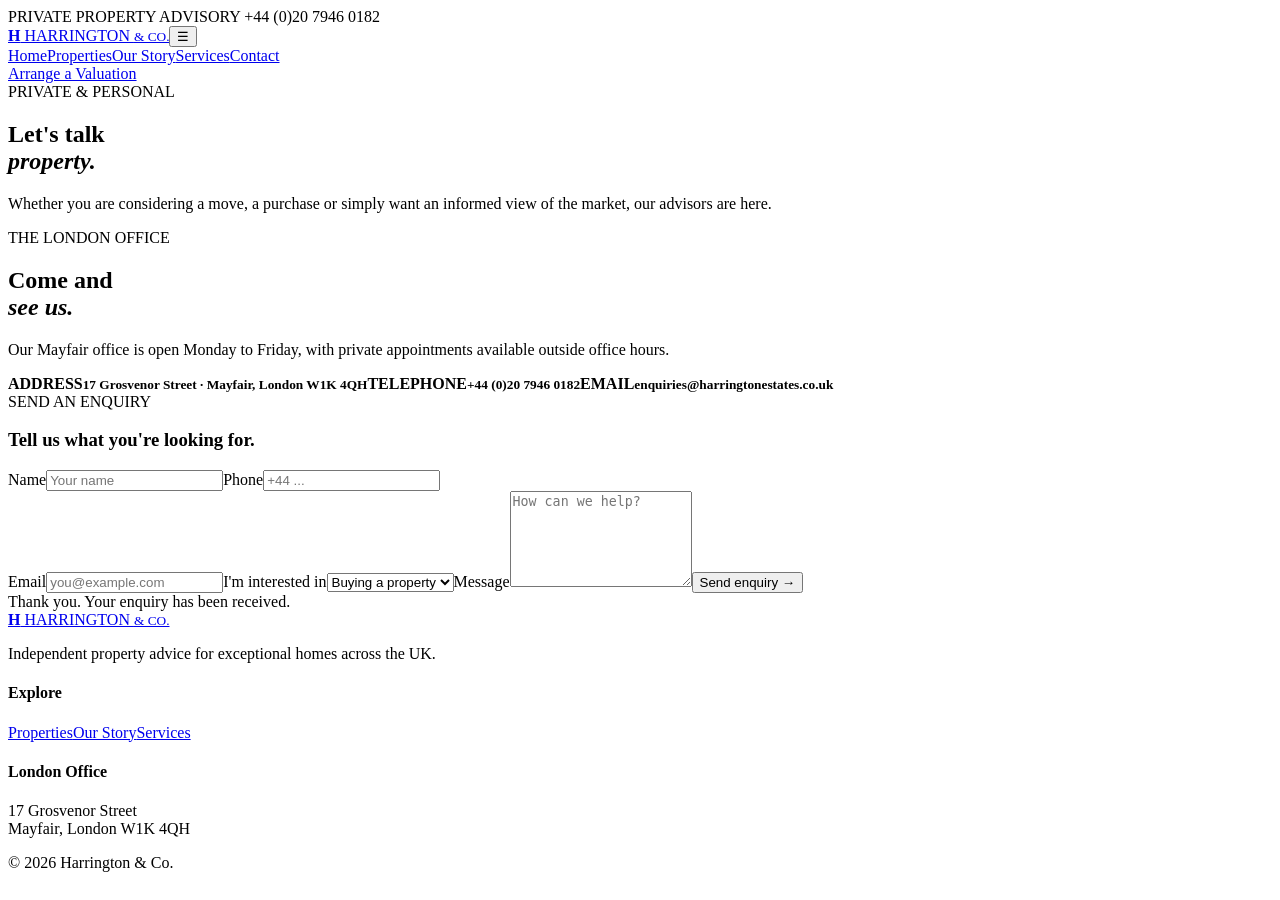
==== contact.html @ 805ea757 "Add files via upload" ====
<!doctype html><html lang="en"><head><meta charset="utf-8"><meta name="viewport" content="width=device-width,initial-scale=1"><title>Contact | Harrington & Co.</title><link href="https://fonts.googleapis.com/css2?family=DM+Sans:wght@400;500;600;700&family=Playfair+Display:ital,wght@0,500;0,600;1,500;1,600&display=swap" rel="stylesheet"><link rel="stylesheet" href="css/style.css"></head><body><div class="top">PRIVATE PROPERTY ADVISORY <span>+44 (0)20 7946 0182</span></div><header><div class="wrap nav"><a class="logo" href="index.html"><b>H</b> HARRINGTON <small>& CO.</small></a><button class="menu">☰</button><nav><a href="index.html">Home</a><a href="properties.html">Properties</a><a href="index.html#story">Our Story</a><a href="index.html#services">Services</a><a class="active" href="contact.html">Contact</a></nav><a class="outline" href="contact.html">Arrange a Valuation</a></div></header><main><section class="contact-hero"><div class="wrap"><div class="kicker">PRIVATE & PERSONAL</div><h1>Let's talk<br><i>property.</i></h1><p>Whether you are considering a move, a purchase or simply want an informed view of the market, our advisors are here.</p></div></section><section class="section"><div class="wrap contact"><div><div class="kicker dark">THE LONDON OFFICE</div><h2>Come and<br><i>see us.</i></h2><p class="body">Our Mayfair office is open Monday to Friday, with private appointments available outside office hours.</p><div class="contact-lines"><b>ADDRESS<small>17 Grosvenor Street · Mayfair, London W1K 4QH</small></b><b>TELEPHONE<small>+44 (0)20 7946 0182</small></b><b>EMAIL<small>enquiries@harringtonestates.co.uk</small></b></div></div><form class="form" onsubmit="submitForm(event)"><div class="kicker dark">SEND AN ENQUIRY</div><h3>Tell us what you're looking for.</h3><div class="two"><label>Name<input required placeholder="Your name"></label><label>Phone<input required placeholder="+44 ..."></label></div><label>Email<input required type="email" placeholder="you@example.com"></label><label>I'm interested in<select><option>Buying a property</option><option>Selling a property</option><option>Private valuation</option><option>Investment</option></select></label><label>Message<textarea rows="6" placeholder="How can we help?"></textarea></label><button class="gold">Send enquiry →</button><div id="success" class="success hidden">Thank you. Your enquiry has been received.</div></form></div></section></main><footer><div class="wrap foot"><div><a class="logo light" href="index.html"><b>H</b> HARRINGTON <small>& CO.</small></a><p>Independent property advice for exceptional homes across the UK.</p></div><div><h4>Explore</h4><a href="properties.html">Properties</a><a href="index.html#story">Our Story</a><a href="index.html#services">Services</a></div><div><h4>London Office</h4><p>17 Grosvenor Street<br>Mayfair, London W1K 4QH</p></div></div><div class="wrap copy">© 2026 Harrington & Co.</div></footer><script src="js/script.js"></script></body></html>
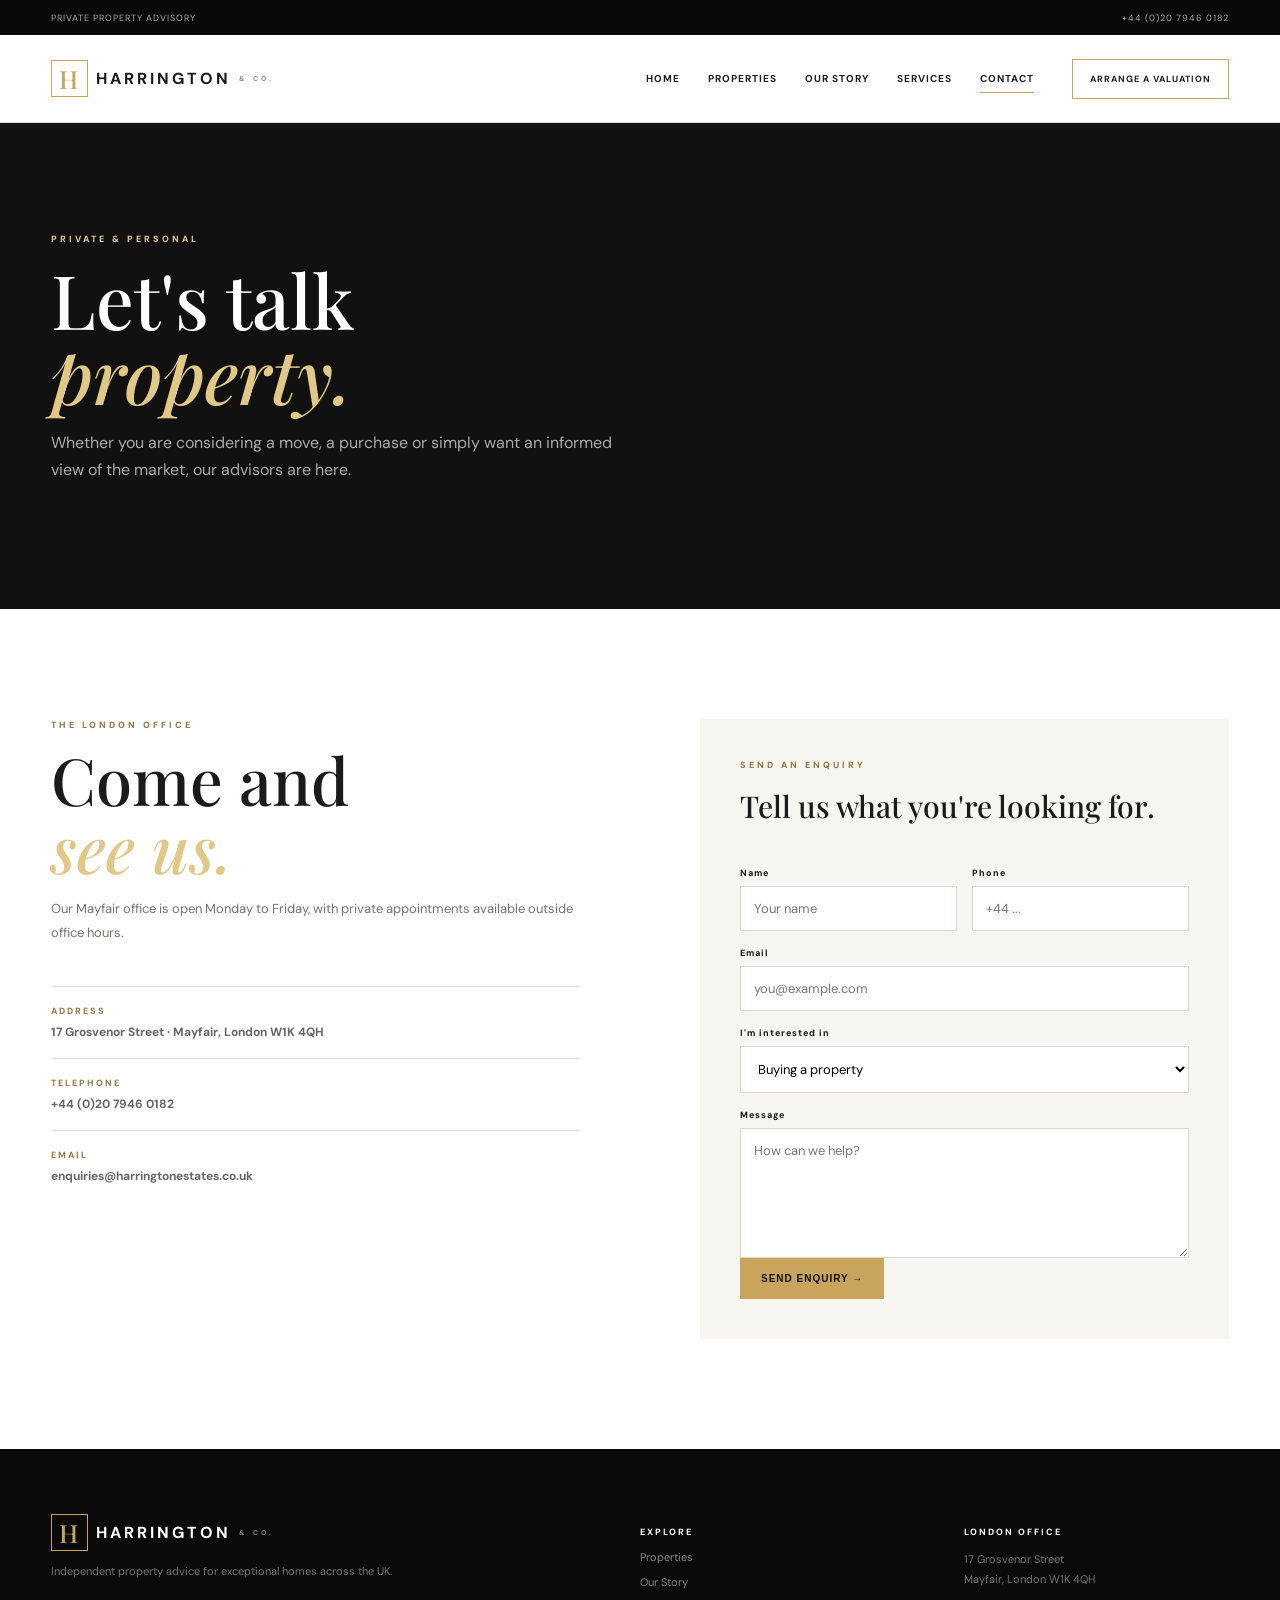
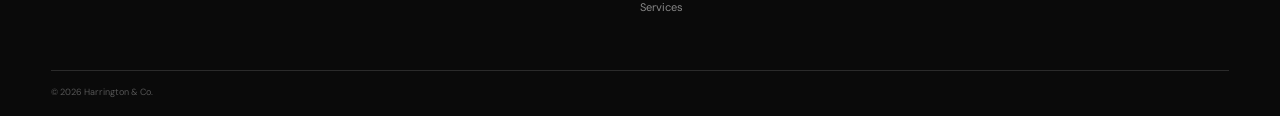
==== commit b8f00be2: "Add files via upload" ====
--- a/contact.html
+++ b/contact.html
@@ -1 +1 @@
-<!doctype html><html lang="en"><head><meta charset="utf-8"><meta name="viewport" content="width=device-width,initial-scale=1"><title>Contact | Harrington & Co.</title><link href="https://fonts.googleapis.com/css2?family=DM+Sans:wght@400;500;600;700&family=Playfair+Display:ital,wght@0,500;0,600;1,500;1,600&display=swap" rel="stylesheet"><link rel="stylesheet" href="css/style.css"></head><body><div class="top">PRIVATE PROPERTY ADVISORY <span>+44 (0)20 7946 0182</span></div><header><div class="wrap nav"><a class="logo" href="index.html"><b>H</b> HARRINGTON <small>& CO.</small></a><button class="menu">☰</button><nav><a href="index.html">Home</a><a href="properties.html">Properties</a><a href="index.html#story">Our Story</a><a href="index.html#services">Services</a><a class="active" href="contact.html">Contact</a></nav><a class="outline" href="contact.html">Arrange a Valuation</a></div></header><main><section class="contact-hero"><div class="wrap"><div class="kicker">PRIVATE & PERSONAL</div><h1>Let's talk<br><i>property.</i></h1><p>Whether you are considering a move, a purchase or simply want an informed view of the market, our advisors are here.</p></div></section><section class="section"><div class="wrap contact"><div><div class="kicker dark">THE LONDON OFFICE</div><h2>Come and<br><i>see us.</i></h2><p class="body">Our Mayfair office is open Monday to Friday, with private appointments available outside office hours.</p><div class="contact-lines"><b>ADDRESS<small>17 Grosvenor Street · Mayfair, London W1K 4QH</small></b><b>TELEPHONE<small>+44 (0)20 7946 0182</small></b><b>EMAIL<small>enquiries@harringtonestates.co.uk</small></b></div></div><form class="form" onsubmit="submitForm(event)"><div class="kicker dark">SEND AN ENQUIRY</div><h3>Tell us what you're looking for.</h3><div class="two"><label>Name<input required placeholder="Your name"></label><label>Phone<input required placeholder="+44 ..."></label></div><label>Email<input required type="email" placeholder="you@example.com"></label><label>I'm interested in<select><option>Buying a property</option><option>Selling a property</option><option>Private valuation</option><option>Investment</option></select></label><label>Message<textarea rows="6" placeholder="How can we help?"></textarea></label><button class="gold">Send enquiry →</button><div id="success" class="success hidden">Thank you. Your enquiry has been received.</div></form></div></section></main><footer><div class="wrap foot"><div><a class="logo light" href="index.html"><b>H</b> HARRINGTON <small>& CO.</small></a><p>Independent property advice for exceptional homes across the UK.</p></div><div><h4>Explore</h4><a href="properties.html">Properties</a><a href="index.html#story">Our Story</a><a href="index.html#services">Services</a></div><div><h4>London Office</h4><p>17 Grosvenor Street<br>Mayfair, London W1K 4QH</p></div></div><div class="wrap copy">© 2026 Harrington & Co.</div></footer><script src="js/script.js"></script></body></html>
+<!doctype html><html lang="en"><head><meta charset="utf-8"><meta name="viewport" content="width=device-width,initial-scale=1"><title>Contact | Harrington & Co.</title><link href="https://fonts.googleapis.com/css2?family=DM+Sans:wght@400;500;600;700&family=Playfair+Display:ital,wght@0,500;0,600;1,500;1,600&display=swap" rel="stylesheet"><link rel="stylesheet" href="style.css"></head><body><div class="top">PRIVATE PROPERTY ADVISORY <span>+44 (0)20 7946 0182</span></div><header><div class="wrap nav"><a class="logo" href="index.html"><b>H</b> HARRINGTON <small>& CO.</small></a><button class="menu">☰</button><nav><a href="index.html">Home</a><a href="properties.html">Properties</a><a href="index.html#story">Our Story</a><a href="index.html#services">Services</a><a class="active" href="contact.html">Contact</a></nav><a class="outline" href="contact.html">Arrange a Valuation</a></div></header><main><section class="contact-hero"><div class="wrap"><div class="kicker">PRIVATE & PERSONAL</div><h1>Let's talk<br><i>property.</i></h1><p>Whether you are considering a move, a purchase or simply want an informed view of the market, our advisors are here.</p></div></section><section class="section"><div class="wrap contact"><div><div class="kicker dark">THE LONDON OFFICE</div><h2>Come and<br><i>see us.</i></h2><p class="body">Our Mayfair office is open Monday to Friday, with private appointments available outside office hours.</p><div class="contact-lines"><b>ADDRESS<small>17 Grosvenor Street · Mayfair, London W1K 4QH</small></b><b>TELEPHONE<small>+44 (0)20 7946 0182</small></b><b>EMAIL<small>enquiries@harringtonestates.co.uk</small></b></div></div><form class="form" onsubmit="submitForm(event)"><div class="kicker dark">SEND AN ENQUIRY</div><h3>Tell us what you're looking for.</h3><div class="two"><label>Name<input required placeholder="Your name"></label><label>Phone<input required placeholder="+44 ..."></label></div><label>Email<input required type="email" placeholder="you@example.com"></label><label>I'm interested in<select><option>Buying a property</option><option>Selling a property</option><option>Private valuation</option><option>Investment</option></select></label><label>Message<textarea rows="6" placeholder="How can we help?"></textarea></label><button class="gold">Send enquiry →</button><div id="success" class="success hidden">Thank you. Your enquiry has been received.</div></form></div></section></main><footer><div class="wrap foot"><div><a class="logo light" href="index.html"><b>H</b> HARRINGTON <small>& CO.</small></a><p>Independent property advice for exceptional homes across the UK.</p></div><div><h4>Explore</h4><a href="properties.html">Properties</a><a href="index.html#story">Our Story</a><a href="index.html#services">Services</a></div><div><h4>London Office</h4><p>17 Grosvenor Street<br>Mayfair, London W1K 4QH</p></div></div><div class="wrap copy">© 2026 Harrington & Co.</div></footer><script src="script.js"></script></body></html>
--- a/style.css
+++ b/style.css
@@ -0,0 +1 @@
+:root{--black:#111;--gold:#c9a45c;--gold2:#e1c887;--cream:#f7f5f0;--ink:#1c1b19;--muted:#77736c;--line:#dedbd3;--serif:'Playfair Display',serif;--sans:'DM Sans',sans-serif}*{box-sizing:border-box}html{scroll-behavior:smooth}body{margin:0;color:var(--ink);font-family:var(--sans)}a{text-decoration:none;color:inherit}.wrap{width:min(1200px,92%);margin:auto}.top{height:35px;background:#090909;color:#aaa;font-size:9px;letter-spacing:1px;padding:0 4%;display:flex;align-items:center;justify-content:space-between}.header,header{height:88px;background:#fff;border-bottom:1px solid var(--line);position:sticky;top:0;z-index:30}.nav{height:100%;display:flex;align-items:center;gap:38px}.logo{margin-right:auto;font-weight:700;letter-spacing:3px;font-size:16px;display:flex;align-items:center;gap:8px}.logo b{font:500 25px var(--serif);color:var(--gold);border:1px solid var(--gold);width:37px;height:37px;display:grid;place-items:center}.logo small{font-size:7px;color:#888}.logo.light{color:#fff}nav{display:flex;gap:28px}nav a{font-size:10px;letter-spacing:1px;text-transform:uppercase;font-weight:700;padding:35px 0;position:relative}nav a:after{content:'';position:absolute;bottom:27px;left:0;width:0;height:1px;background:var(--gold);transition:.3s}nav a:hover:after,nav a.active:after{width:100%}.outline{border:1px solid var(--gold);padding:13px 17px;font-size:9px;text-transform:uppercase;letter-spacing:1px;font-weight:700}.menu{display:none;border:0;background:none;font-size:25px}.hero{height:calc(100vh - 123px);min-height:680px;position:relative;color:#fff;overflow:hidden}.hero-bg{position:absolute;inset:0;background:url('https://images.unsplash.com/photo-1600607687920-4e2a09cf159d?auto=format&fit=crop&w=2200&q=92') center/cover;animation:zoom 12s ease-out forwards}.shade{position:absolute;inset:0;background:linear-gradient(90deg,#080808db,#08080880 55%,#08080820)}.hero-in{height:100%;display:flex;justify-content:center;flex-direction:column;position:relative}.kicker{font-size:9px;letter-spacing:3px;font-weight:800;color:var(--gold2)}.kicker.dark{color:#947644}.hero h1{font:500 clamp(52px,7vw,92px)/.97 var(--serif);margin:20px 0}.hero h1 i,.banner h1 i,.detail h1 i,.contact-hero h1 i,h2 i{font-style:italic;color:var(--gold2)}.hero p{font-size:15px;line-height:1.8;max-width:600px;color:#ddd}.actions{display:flex;gap:28px;align-items:center;margin-top:25px;font-size:10px;text-transform:uppercase;letter-spacing:1px}.gold{display:inline-flex;justify-content:center;align-items:center;background:var(--gold);color:#111;border:0;padding:15px 21px;font-size:10px;letter-spacing:1px;text-transform:uppercase;font-weight:800;cursor:pointer}.gold:hover{background:var(--gold2)}.search{position:absolute;bottom:0;left:0;right:0;background:#fff;color:#111;padding:8px;display:grid;grid-template-columns:1.4fr 1fr 1fr 170px}.search label{padding:10px 18px;border-right:1px solid var(--line);font-size:8px;letter-spacing:1.5px;color:#777}.search input,.search select{display:block;width:100%;border:0;outline:0;padding:9px 0;font:12px var(--sans);background:#fff}.search button{border:0;background:#111;color:#fff;font-weight:700}.side-note{position:absolute;right:3%;top:43%;writing-mode:vertical-rl;font-size:8px;letter-spacing:2px;color:#fffc}.side-note span{color:#aaa}.section{padding:110px 0}.cream{background:var(--cream)}.intro{display:grid;grid-template-columns:70px 1.1fr .9fr;gap:55px;align-items:center}.label{writing-mode:vertical-rl;letter-spacing:4px;font-size:8px;color:#999}.intro h2,.section-head h2,.split h2,.contact h2{font:500 54px/1.04 var(--serif);margin:15px 0}.intro p,.body{color:var(--muted);line-height:1.9;font-size:13px}.intro .lead{font-size:18px;color:#4e4b45}.intro-img{width:100%;height:530px;object-fit:cover}.text{display:inline-block;border-bottom:1px solid var(--gold);padding-bottom:7px;font-size:9px;letter-spacing:1.4px;text-transform:uppercase;font-weight:800;margin-top:15px}.marquee{background:var(--gold);padding:22px;text-align:center;font:500 20px var(--serif);letter-spacing:2px;word-spacing:10px}.marquee b{font-size:12px;margin:0 12px}.section-head{display:flex;justify-content:space-between;align-items:end;margin-bottom:45px}.section-head .text{margin:0}.cards{display:grid;grid-template-columns:1.2fr 1fr 1fr;gap:25px}.photo{height:360px;position:relative;overflow:hidden}.large .photo{height:465px}.photo img{width:100%;height:100%;object-fit:cover;transition:.7s}.card:hover img{transform:scale(1.05)}.photo span{position:absolute;left:15px;top:15px;background:#fff;padding:8px;font-size:8px;font-weight:800;letter-spacing:1.2px}.photo>b{position:absolute;right:15px;top:14px;width:34px;height:34px;background:#fff;border-radius:50%;display:grid;place-items:center}.info{padding:20px 2px}.info strong{font-size:14px;color:#947644}.info h3{font:500 27px var(--serif);margin:6px 0}.info p{color:var(--muted);font-size:12px;margin:0}.info small{display:block;border-top:1px solid var(--line);margin-top:18px;padding-top:13px;font-size:8px;letter-spacing:1px;color:#777}.black{background:#111;color:#fff}.split{display:grid;grid-template-columns:1fr 1fr;gap:120px}.split p{color:#999}.services{border-top:1px solid #fff2}.services>div{display:grid;grid-template-columns:35px 1fr 20px;gap:15px;border-bottom:1px solid #fff2;padding:25px 0}.services em{color:var(--gold);font-style:normal;font-size:9px}.services h3{font:500 24px var(--serif);margin:0}.services p{font-size:11px;line-height:1.6}.services b{color:var(--gold)}.story-img{height:630px;position:relative;background:url('https://images.unsplash.com/photo-1505693416388-ac5ce068fe85?auto=format&fit=crop&w=2200&q=90') center/cover}.story{height:100%;position:relative;color:#fff;display:flex;flex-direction:column;justify-content:center}.story h2{font:500 68px/1 var(--serif);margin:17px 0 30px}.circle{width:120px;height:120px;border:1px solid #fff8;border-radius:50%;display:grid;place-items:center;text-align:center;font-size:9px;letter-spacing:1px;text-transform:uppercase}.stats{padding:75px 0}.stat-grid{display:grid;grid-template-columns:repeat(4,1fr)}.stat-grid div{border-left:1px solid #d2cec4;padding-left:25px}.stat-grid b{font:500 42px var(--serif);display:block}.stat-grid span{font-size:9px;text-transform:uppercase;letter-spacing:1px;color:#777}.journal{display:grid;grid-template-columns:repeat(3,1fr);gap:25px}.journal img{width:100%;height:260px;object-fit:cover}.journal small{display:block;color:#947644;font-size:8px;letter-spacing:1.5px;margin-top:15px}.journal h3{font:500 24px var(--serif);line-height:1.3}.cta{background:#111;color:#fff;padding:80px 0}.cta-in{display:flex;justify-content:space-between;align-items:center}.cta h2{font:500 52px/1 var(--serif);margin:15px 0 0}footer{background:#0a0a0a;color:#ccc;padding:65px 0 18px}.foot{display:grid;grid-template-columns:2fr 1fr 1fr;gap:60px}.foot h4{font-size:9px;text-transform:uppercase;letter-spacing:2px;color:#fff}.foot a:not(.logo){display:block;color:#888;font-size:11px;margin:11px 0}.foot p{font-size:11px;color:#777;line-height:1.8}.copy{border-top:1px solid #fff2;margin-top:45px;padding-top:15px;font-size:9px;color:#555;display:flex;justify-content:space-between}.banner{padding:105px 0;background:var(--cream)}.banner h1,.contact-hero h1{font:500 75px/1 var(--serif);margin:17px 0}.banner p,.contact-hero p{color:var(--muted);max-width:570px;line-height:1.7}.filters{display:flex;border:1px solid var(--line);padding:7px;margin-bottom:45px;max-width:950px}.filters input,.filters select{border:0;outline:0;padding:13px;font:12px var(--sans)}.filters input{flex:1}.filters select{border-left:1px solid var(--line)}.list article{display:grid;grid-template-columns:48% 1fr;gap:50px;border-top:1px solid var(--line);padding:30px 0}.list img{width:100%;height:380px;object-fit:cover}.list small{color:#947644;font-size:8px;letter-spacing:2px}.list h2{font:500 42px var(--serif);margin:14px 0}.list p{color:var(--muted);font-size:13px;line-height:1.8}.list b{font:500 22px var(--serif)}.list span{display:block;font-size:8px;letter-spacing:1px;color:#777;margin-top:15px}.hidden{display:none}.empty{text-align:center;background:var(--cream);padding:45px}.detail-photo{height:610px;position:relative}.detail-photo img{width:100%;height:100%;object-fit:cover}.detail-photo div{position:absolute;bottom:22px;left:4%;background:#111d;color:#fff;padding:10px;font-size:8px;letter-spacing:2px}.detail{display:grid;grid-template-columns:1.5fr .7fr;gap:100px}.detail h1{font:500 77px/1 var(--serif);margin:18px 0}.facts{display:flex;gap:40px;border-block:1px solid var(--line);padding:25px 0;margin:35px 0 55px}.facts b{font:500 22px var(--serif)}.facts small{display:block;font:8px var(--sans);letter-spacing:1px;color:#777;margin-top:5px}.detail h2{font:500 34px var(--serif)}.points{display:grid;grid-template-columns:1fr 1fr;gap:12px;border-top:1px solid var(--line);padding-top:22px;margin-top:30px;font-size:11px;color:#555}.detail aside{background:var(--cream);padding:35px;align-self:start;position:sticky;top:110px}.detail aside h3{font:500 29px var(--serif)}.detail aside p{color:var(--muted);font-size:12px;line-height:1.7}.full{width:100%;margin-top:12px}.advisor{border-top:1px solid #ddd6c8;margin-top:25px;padding-top:20px;color:#947644;font-weight:800}.advisor span{color:#555;font-size:10px;margin-left:8px}.gallery{display:grid;grid-template-columns:2fr 1fr 1fr;gap:4px}.gallery img{width:100%;height:370px;object-fit:cover}.contact-hero{background:#111;color:#fff;padding:110px 0}.contact-hero p{color:#aaa}.contact{display:grid;grid-template-columns:1fr 1fr;gap:120px}.contact h2{font-size:65px}.contact-lines{margin-top:40px}.contact-lines b{display:block;border-top:1px solid var(--line);padding:18px 0;font-size:9px;letter-spacing:2px;color:#947644}.contact-lines small{display:block;color:#666;font-size:12px;letter-spacing:0;margin-top:7px}.form{background:var(--cream);padding:40px}.form h3{font:500 30px var(--serif);margin:15px 0 25px}.form label{display:block;font-size:9px;font-weight:800;letter-spacing:1px;margin-top:16px}.form input,.form select,.form textarea{display:block;width:100%;margin-top:7px;padding:13px;border:1px solid #ddd8ce;background:#fff;outline:0;font:13px var(--sans)}.two{display:grid;grid-template-columns:1fr 1fr;gap:15px}.success{background:#dfeadd;color:#355b3a;padding:12px;margin-top:15px;font-size:10px}@keyframes zoom{from{transform:scale(1.03)}to{transform:scale(1.1)}}@media(max-width:900px){nav{display:none}.menu{display:block}.outline{display:none}.nav.open nav{display:flex;position:absolute;top:88px;left:0;right:0;background:#fff;padding:20px;flex-direction:column;gap:3px;box-shadow:0 15px 30px #0001}.nav.open nav a{padding:12px}.nav.open nav a:after{bottom:4px}.hero{min-height:770px}.search{grid-template-columns:1fr 1fr}.search button{padding:14px}.intro,.split,.detail,.contact{grid-template-columns:1fr;gap:45px}.label{display:none}.cards{grid-template-columns:1fr 1fr}.large{grid-column:1/-1}.large .photo{height:420px}.journal{grid-template-columns:1fr 1fr}.stat-grid{grid-template-columns:1fr 1fr;gap:30px}.list article{grid-template-columns:1fr}.detail aside{position:static}.foot{grid-template-columns:1fr 1fr}}@media(max-width:600px){.top span{display:none}.hero h1{font-size:51px}.hero{height:790px}.search{grid-template-columns:1fr}.search label{border:0;border-bottom:1px solid var(--line)}.side-note{display:none}.section{padding:75px 0}.intro h2,.section-head h2,.split h2,.contact h2{font-size:42px}.cards,.journal,.stat-grid,.foot{grid-template-columns:1fr}.large{grid-column:auto}.photo,.large .photo{height:330px}.story-img{height:520px}.story h2{font-size:51px}.cta-in{display:block}.cta h2{font-size:45px;margin-bottom:30px}.banner h1,.contact-hero h1{font-size:54px}.filters{display:grid}.filters select{border-left:0;border-top:1px solid var(--line)}.list h2{font-size:35px}.detail-photo{height:420px}.detail h1{font-size:57px}.facts{gap:20px;flex-wrap:wrap}.points{grid-template-columns:1fr}.gallery{grid-template-columns:1fr}.gallery img{height:300px}.two{grid-template-columns:1fr}.copy{display:block}.copy span{display:block;margin-top:7px}}
